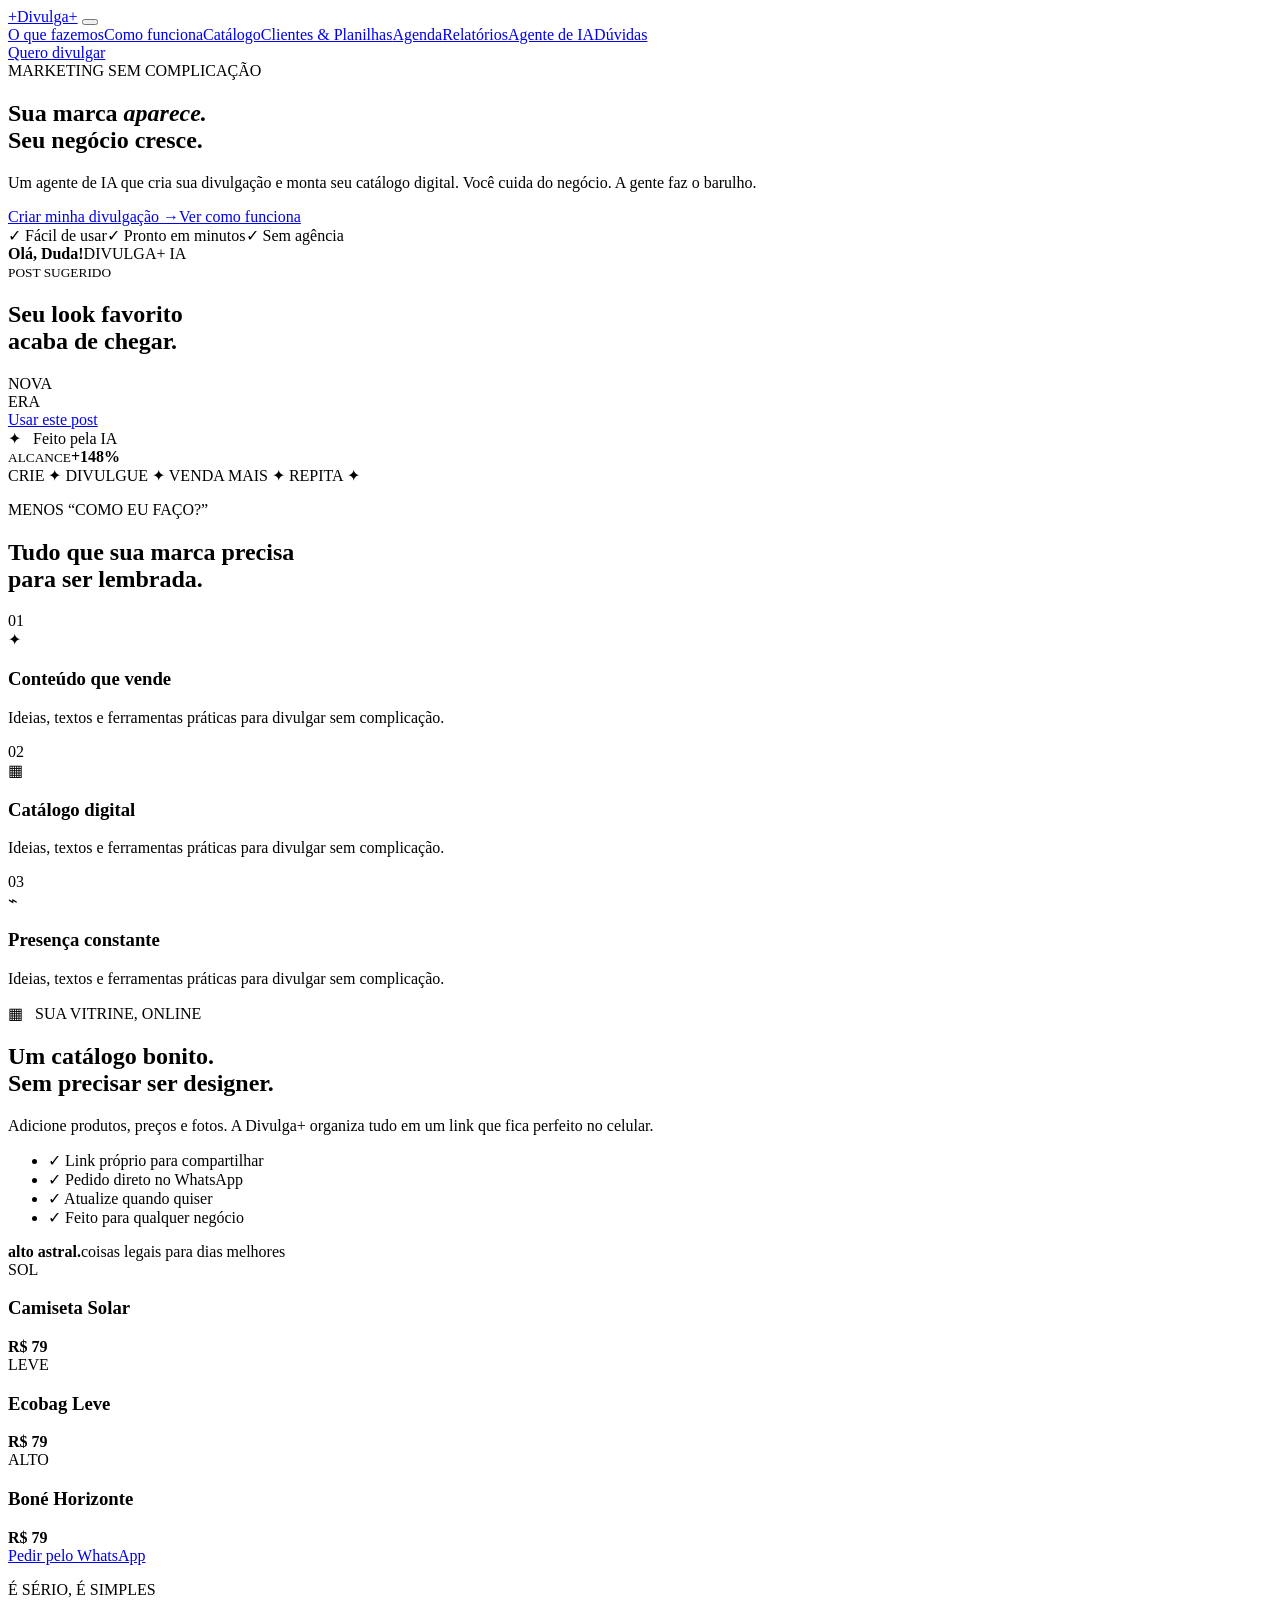
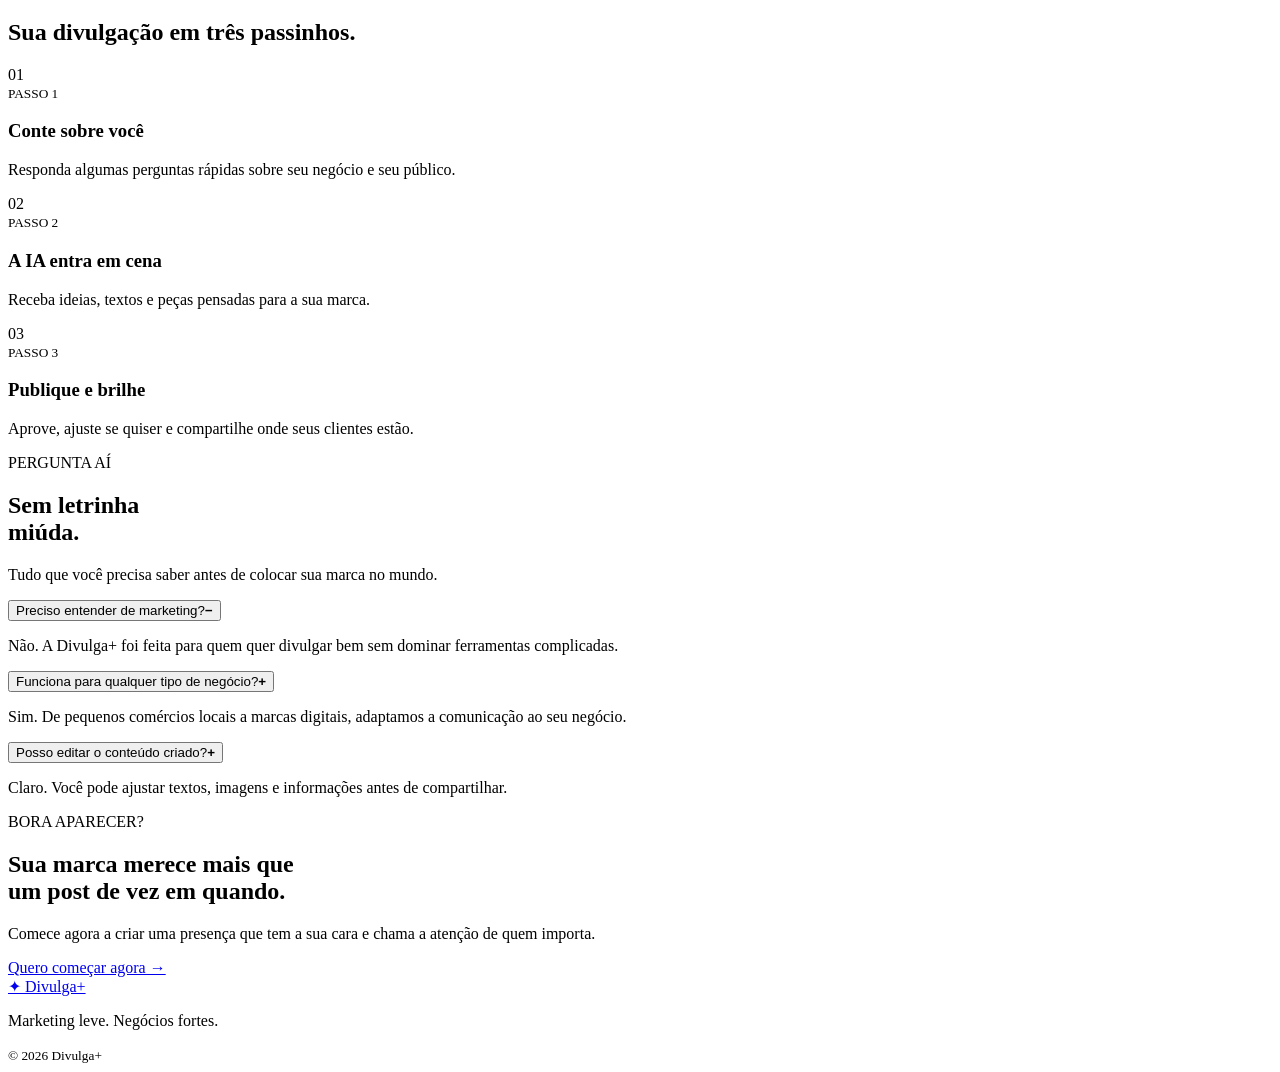
==== index.html @ a687007f "Inicializa o projeto Divulga+" ====
<!doctype html>
<html lang="pt-BR">
<head>
  <meta charset="UTF-8" />
  <meta name="viewport" content="width=device-width, initial-scale=1.0" />
  <title>Divulga+ — Marketing sem complicação</title>
  <meta name="description" content="Crie divulgação e catálogo digital para o seu negócio." />
  <link rel="preconnect" href="https://fonts.googleapis.com">
  <link rel="preconnect" href="https://fonts.gstatic.com" crossorigin>
  <link href="https://fonts.googleapis.com/css2?family=Manrope:wght@400;600;700;800&display=swap" rel="stylesheet">
  <link rel="stylesheet" href="/assets/css/styles.css" />
</head>
<body>
  <header class="header" id="inicio">
    <div class="container nav">
      <a class="brand" href="#inicio" aria-label="Divulga+ início"><span class="brand-mark">+</span><span>Divulga+</span></a>
      <button class="menu-toggle" aria-expanded="false" aria-controls="nav-links" aria-label="Abrir menu"><span></span><span></span><span></span></button>
      <nav class="nav-links" id="nav-links" aria-label="Navegação principal">
        <a href="#servicos">O que fazemos</a><a href="#como-funciona">Como funciona</a><a href="/pages/catalog/catalog.html">Catálogo</a><a href="/pages/painel/clientes.html">Clientes &amp; Planilhas</a><a href="/pages/painel/agenda.html">Agenda</a><a href="/pages/painel/relatorios.html">Relatórios</a><a href="/pages/painel/chat.html">Agente de IA</a><a href="#duvidas">Dúvidas</a>
      </nav>
      <a class="button button-dark nav-cta" href="#cta">Quero divulgar</a>
    </div>
  </header>

  <main>
    <section class="hero">
      <div class="container hero-grid">
        <div class="hero-copy">
          <div class="eyebrow pill">MARKETING SEM COMPLICAÇÃO</div>
          <h1>Sua marca <em>aparece.</em><br>Seu negócio cresce.</h1>
          <p>Um agente de IA que cria sua divulgação e monta seu catálogo digital. Você cuida do negócio. A gente faz o barulho.</p>
          <div class="hero-actions"><a class="button button-orange" href="#cta">Criar minha divulgação <span>→</span></a><a class="button button-light" href="#como-funciona">Ver como funciona</a></div>
          <div class="benefits"><span>✓ Fácil de usar</span><span>✓ Pronto em minutos</span><span>✓ Sem agência</span></div>
        </div>
        <div class="hero-visual" aria-label="Prévia de postagem criada pela Divulga+">
          <div class="phone-card">
            <div class="phone-top"><strong>Olá, Duda!</strong><span>DIVULGA+ IA</span></div>
            <article class="post-preview">
              <small>POST SUGERIDO</small><h2>Seu look favorito<br>acaba de chegar.</h2>
              <div class="post-art"><div>NOVA<br>ERA</div></div>
              <a href="#cta">Usar este post</a>
            </article>
          </div>
          <div class="floating-ai">✦ &nbsp; Feito pela IA</div>
          <div class="floating-stat"><small>ALCANCE</small><strong>+148%</strong></div>
        </div>
      </div>
    </section>

    <div class="ticker" aria-label="Benefícios"><span>CRIE ✦ DIVULGUE ✦ VENDA MAIS ✦ REPITA ✦</span></div>

    <section class="services" id="servicos">
      <div class="container">
        <p class="kicker orange">MENOS “COMO EU FAÇO?”</p>
        <h2>Tudo que sua marca precisa<br>para ser lembrada.</h2>
        <div class="service-grid">
          <article class="service-card"><span class="number">01</span><div class="icon">✦</div><h3>Conteúdo que vende</h3><p>Ideias, textos e ferramentas práticas para divulgar sem complicação.</p></article>
          <article class="service-card lime"><span class="number">02</span><div class="icon">▦</div><h3>Catálogo digital</h3><p>Ideias, textos e ferramentas práticas para divulgar sem complicação.</p></article>
          <article class="service-card purple"><span class="number">03</span><div class="icon">⌁</div><h3>Presença constante</h3><p>Ideias, textos e ferramentas práticas para divulgar sem complicação.</p></article>
        </div>
      </div>
    </section>

    <section class="catalog" id="catalogo">
      <div class="container catalog-grid">
        <div class="catalog-copy"><p class="kicker">▦ &nbsp; SUA VITRINE, ONLINE</p><h2>Um catálogo bonito.<br>Sem precisar ser designer.</h2><p class="lead">Adicione produtos, preços e fotos. A Divulga+ organiza tudo em um link que fica perfeito no celular.</p><ul><li>✓ Link próprio para compartilhar</li><li>✓ Pedido direto no WhatsApp</li><li>✓ Atualize quando quiser</li><li>✓ Feito para qualquer negócio</li></ul></div>
        <div class="shop-preview">
          <div class="shop-header"><strong>alto astral.</strong><span>coisas legais para dias melhores</span></div>
          <div class="products">
            <article class="product"><div class="product-image coral"><span>SOL</span></div><h3>Camiseta Solar</h3><strong>R$ 79</strong></article>
            <article class="product"><div class="product-image lime"><span>LEVE</span></div><h3>Ecobag Leve</h3><strong>R$ 79</strong></article>
            <article class="product"><div class="product-image purple"><span>ALTO</span></div><h3>Boné Horizonte</h3><strong>R$ 79</strong></article>
          </div>
          <a class="whatsapp" href="#cta">Pedir pelo WhatsApp</a>
        </div>
      </div>
    </section>

    <section class="steps" id="como-funciona">
      <div class="container">
        <p class="kicker orange centered">É SÉRIO, É SIMPLES</p><h2 class="centered">Sua divulgação em três passinhos.</h2>
        <div class="steps-grid">
          <article><div class="step-number lime-bg">01</div><small>PASSO 1</small><h3>Conte sobre você</h3><p>Responda algumas perguntas rápidas sobre seu negócio e seu público.</p></article>
          <article><div class="step-number coral-bg">02</div><small>PASSO 2</small><h3>A IA entra em cena</h3><p>Receba ideias, textos e peças pensadas para a sua marca.</p></article>
          <article><div class="step-number purple-bg">03</div><small>PASSO 3</small><h3>Publique e brilhe</h3><p>Aprove, ajuste se quiser e compartilhe onde seus clientes estão.</p></article>
        </div>
      </div>
    </section>

    <section class="faq" id="duvidas">
      <div class="container faq-grid"><div><p class="kicker purple-text">PERGUNTA AÍ</p><h2>Sem letrinha<br>miúda.</h2><p class="faq-lead">Tudo que você precisa saber antes de colocar sua marca no mundo.</p></div>
        <div class="accordion">
          <article class="faq-item open"><button aria-expanded="true"><span>Preciso entender de marketing?</span><b>−</b></button><p>Não. A Divulga+ foi feita para quem quer divulgar bem sem dominar ferramentas complicadas.</p></article>
          <article class="faq-item"><button aria-expanded="false"><span>Funciona para qualquer tipo de negócio?</span><b>+</b></button><p>Sim. De pequenos comércios locais a marcas digitais, adaptamos a comunicação ao seu negócio.</p></article>
          <article class="faq-item"><button aria-expanded="false"><span>Posso editar o conteúdo criado?</span><b>+</b></button><p>Claro. Você pode ajustar textos, imagens e informações antes de compartilhar.</p></article>
        </div>
      </div>
    </section>

    <section class="cta" id="cta">
      <div class="container">
        <div class="cta-card"><div class="cta-ring"></div><p>BORA APARECER?</p><h2>Sua marca merece mais que<br>um post de vez em quando.</h2><p class="cta-lead">Comece agora a criar uma presença que tem a sua cara e chama a atenção de quem importa.</p><a class="button button-lime" href="#inicio">Quero começar agora →</a><div class="cta-square"></div></div>
        <footer><a class="brand footer-brand" href="#inicio"><span>✦</span> Divulga+</a><p>Marketing leve. Negócios fortes.</p><small>© 2026 Divulga+</small></footer>
      </div>
    </section>
  </main>
  <script src="/assets/js/script.js"></script>
</body>
</html>
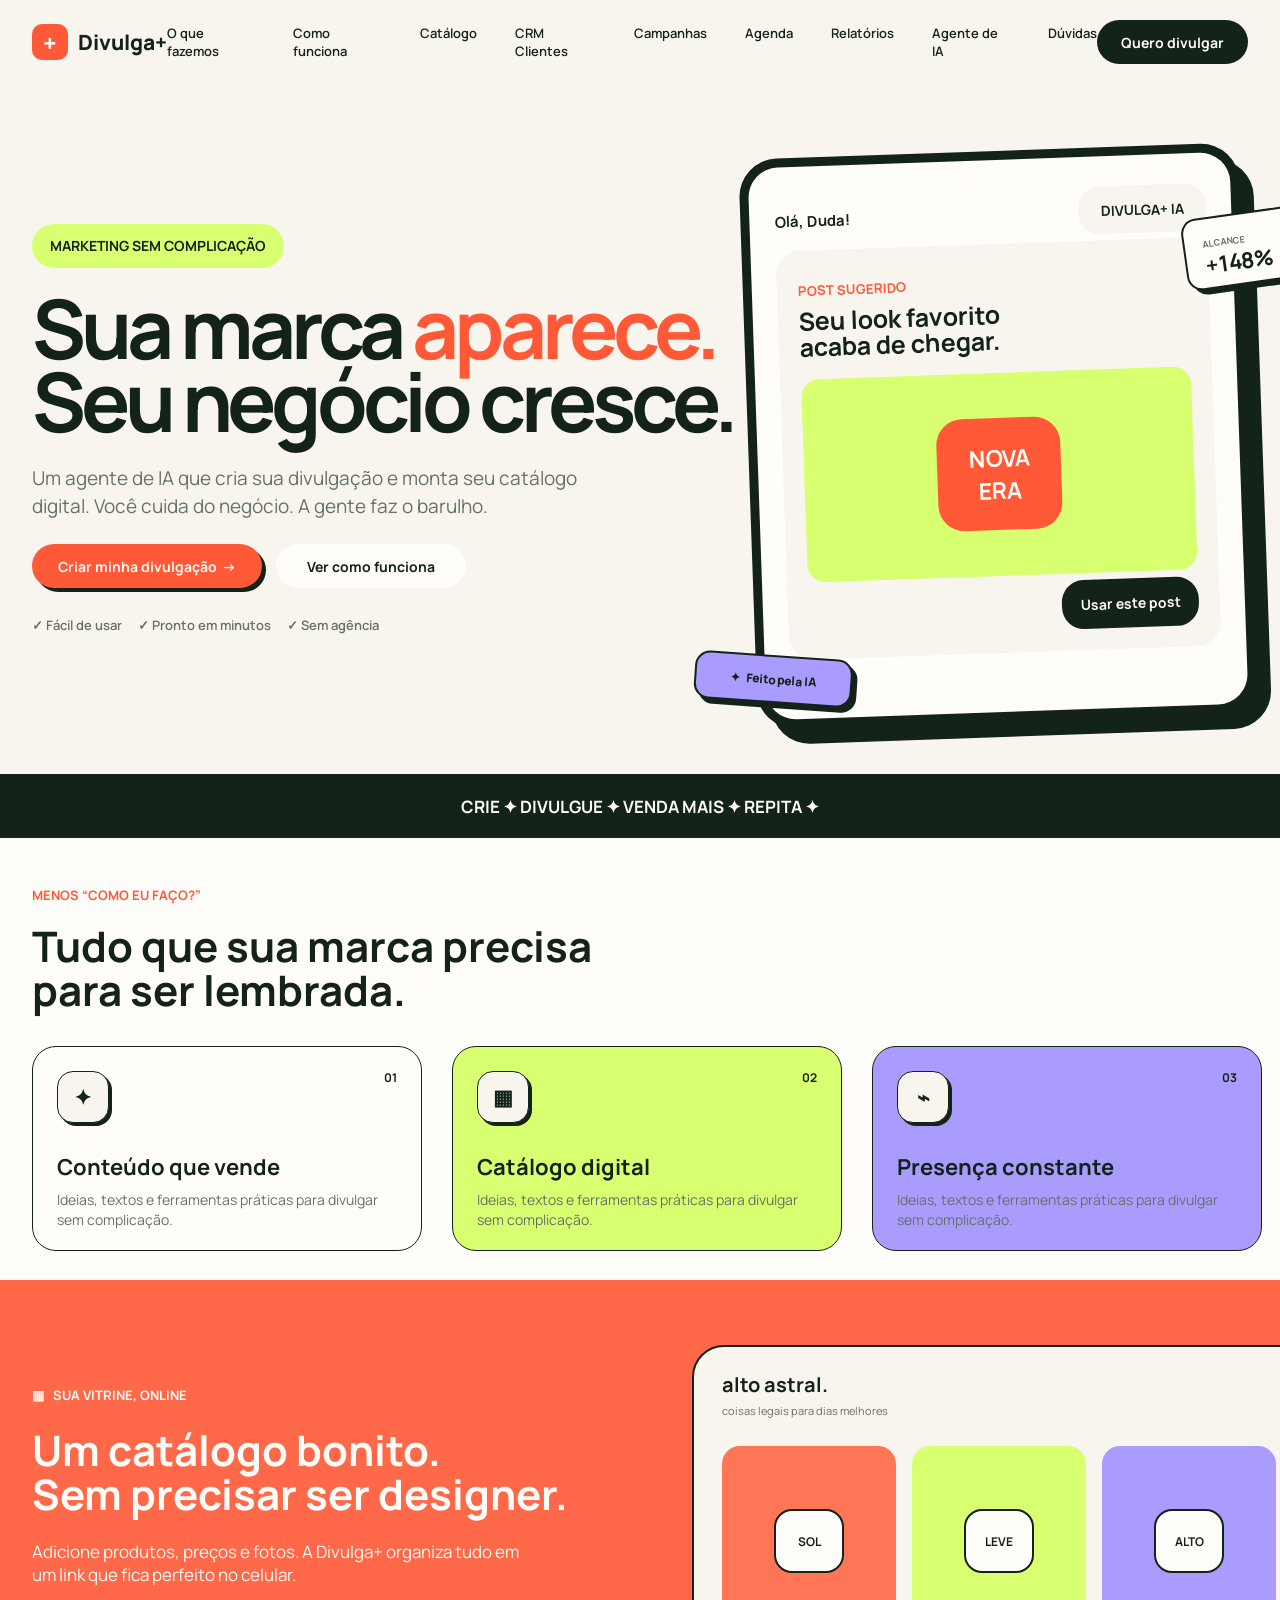
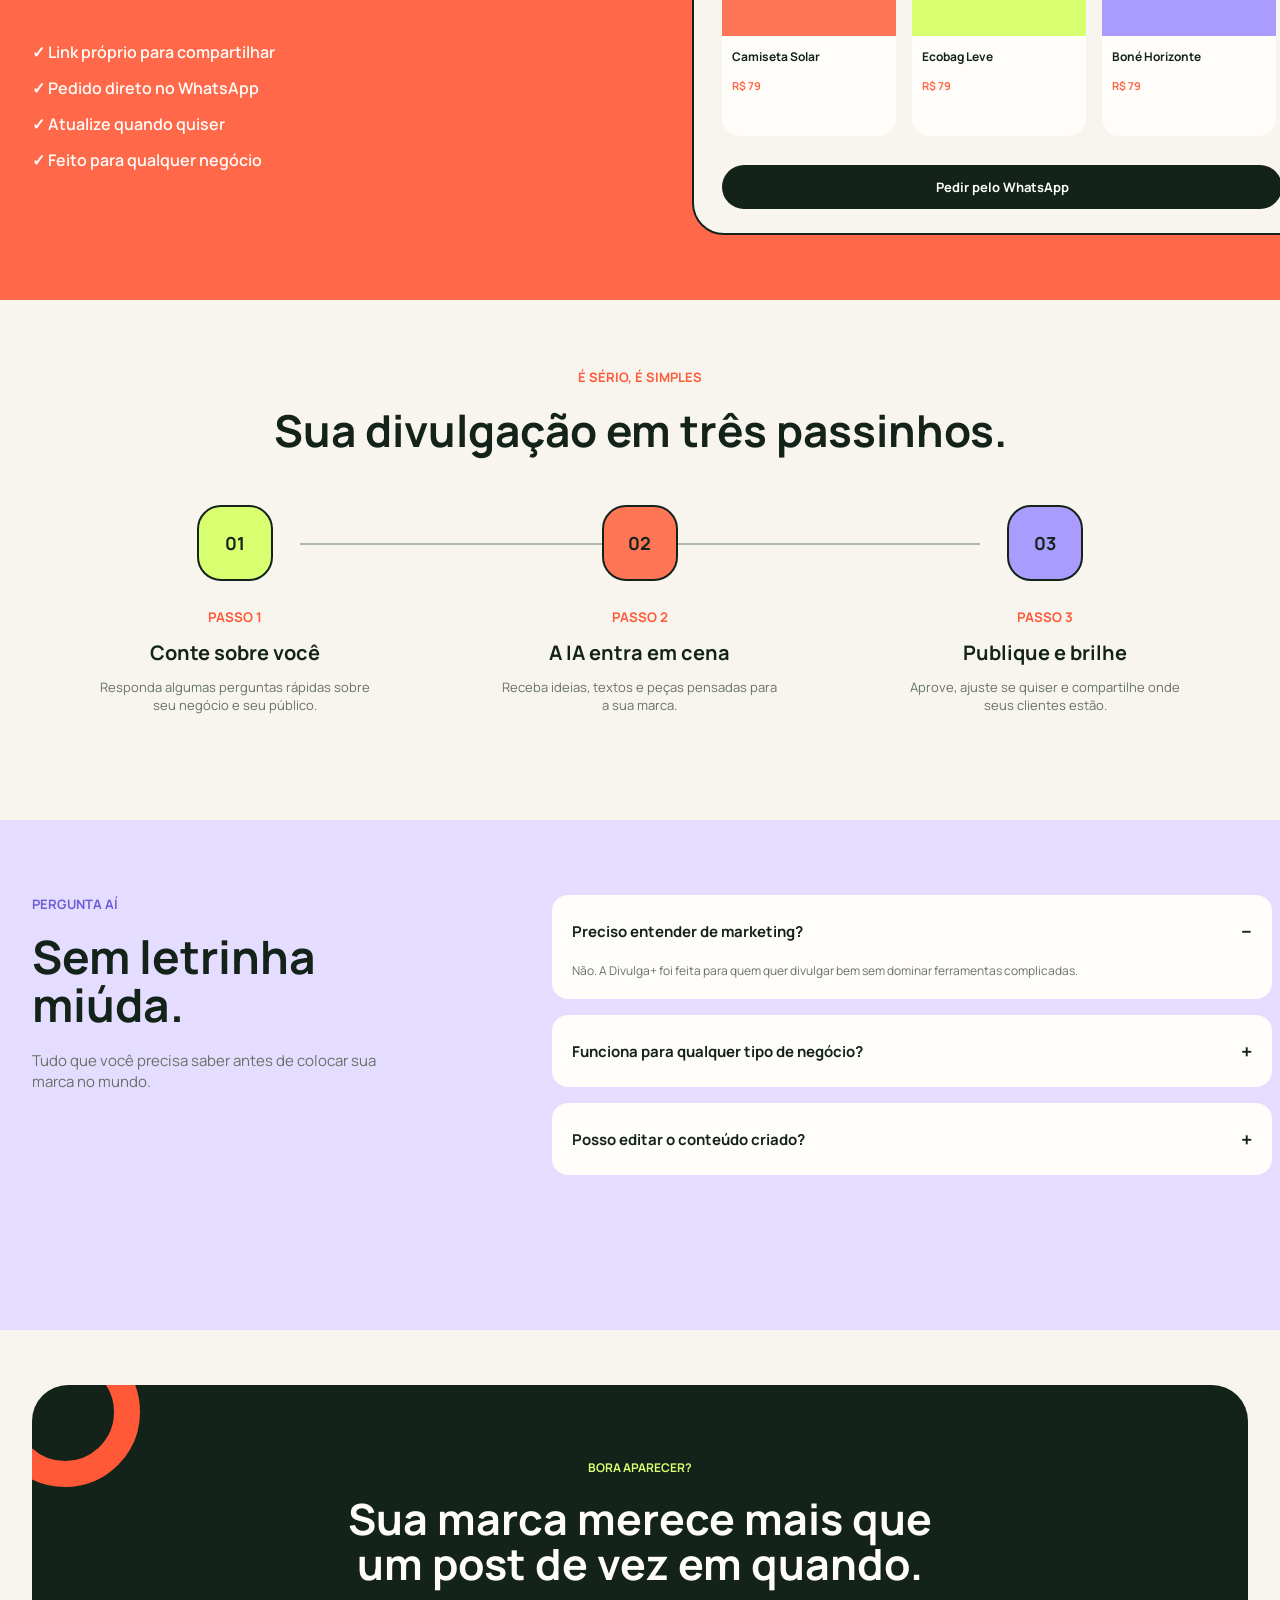
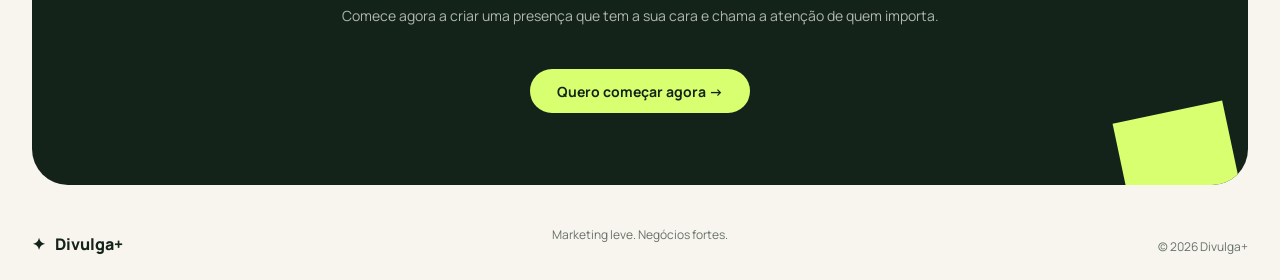
==== commit 22775ea0: "feat: Implementa sistema Divulga+ de marketing com IA Funcionalidades implementadas: - Catálogo digi" ====
--- a/index.html
+++ b/index.html
@@ -16,7 +16,7 @@
       <a class="brand" href="#inicio" aria-label="Divulga+ início"><span class="brand-mark">+</span><span>Divulga+</span></a>
       <button class="menu-toggle" aria-expanded="false" aria-controls="nav-links" aria-label="Abrir menu"><span></span><span></span><span></span></button>
       <nav class="nav-links" id="nav-links" aria-label="Navegação principal">
-        <a href="#servicos">O que fazemos</a><a href="#como-funciona">Como funciona</a><a href="/pages/catalog/catalog.html">Catálogo</a><a href="/pages/painel/clientes.html">Clientes &amp; Planilhas</a><a href="/pages/painel/agenda.html">Agenda</a><a href="/pages/painel/relatorios.html">Relatórios</a><a href="/pages/painel/chat.html">Agente de IA</a><a href="#duvidas">Dúvidas</a>
+        <a href="#servicos">O que fazemos</a><a href="#como-funciona">Como funciona</a><a href="/pages/catalog/catalog.html">Catálogo</a><a href="/pages/painel/crm.html">CRM Clientes</a><a href="/pages/painel/campanhas.html">Campanhas</a><a href="/pages/painel/agenda.html">Agenda</a><a href="/pages/painel/relatorios.html">Relatórios</a><a href="/pages/painel/chat.html">Agente de IA</a><a href="#duvidas">Dúvidas</a>
       </nav>
       <a class="button button-dark nav-cta" href="#cta">Quero divulgar</a>
     </div>
--- a/assets/css/styles.css
+++ b/assets/css/styles.css
@@ -0,0 +1,3 @@
+:root{--cream:#f8f5ef;--paper:#fffdf9;--ink:#14231a;--muted:#667168;--orange:#ff5938;--orange2:#ff6849;--lime:#d8ff70;--purple:#aa9cff;--lav:#e5ddff}*{box-sizing:border-box}html{scroll-behavior:smooth}body{margin:0;font-family:Manrope,sans-serif;color:var(--ink);background:var(--cream);overflow-x:hidden}.container{width:min(1280px,calc(100% - 64px));margin:auto}.header{height:84px;background:var(--cream);position:sticky;top:0;z-index:50}.nav{height:84px;display:flex;align-items:center;justify-content:space-between}.brand{display:flex;align-items:center;gap:10px;text-decoration:none;color:var(--ink);font-size:21px;font-weight:800}.brand-mark{width:36px;height:36px;border-radius:10px;background:var(--orange);color:var(--paper);display:grid;place-items:center;font-size:24px}.nav-links{display:flex;gap:38px}.nav-links a{text-decoration:none;color:var(--ink);font-size:13px;font-weight:600}.button{height:44px;border-radius:22px;display:inline-flex;align-items:center;justify-content:center;text-decoration:none;font-size:14px;font-weight:700}.button-dark{background:var(--ink);color:var(--paper);width:154px}.menu-toggle{display:none}.hero{background:var(--cream);min-height:690px}.hero-grid{height:690px;display:grid;grid-template-columns:710px 1fr;align-items:center}.hero-copy{position:relative}.eyebrow.pill{height:44px;padding:0 18px}.pill{display:inline-flex;align-items:center;border-radius:22px;background:var(--lime);font-size:14px;font-weight:700}.hero h1{font-size:82px;line-height:.9;letter-spacing:-5px;margin:24px 0 26px}.hero h1 em{color:var(--orange);font-style:normal}.hero-copy>p{width:570px;color:var(--muted);font-size:19px;line-height:1.45;margin:0 0 24px}.hero-actions{display:flex;gap:14px}.button-orange{width:230px;background:var(--orange);color:var(--paper);box-shadow:4px 4px var(--ink)}.button-orange span{margin-left:5px}.button-light{width:190px;background:var(--paper);color:var(--ink)}.benefits{display:flex;gap:16px;margin-top:28px;color:var(--muted);font-size:13px;font-weight:600}.hero-visual{position:relative;width:500px;height:570px;justify-self:end;transform:rotate(-2deg);margin-top:14px}.phone-card{position:absolute;inset:0;background:var(--ink);border-radius:38px;box-shadow:14px 16px 0 var(--ink);padding:9px}.phone-card:before{content:"";position:absolute;inset:9px;background:var(--paper);border-radius:30px}.phone-top{position:absolute;z-index:2;left:34px;right:34px;top:32px;height:62px;display:flex;align-items:center;justify-content:space-between}.phone-top strong{font-size:15px}.phone-top span{height:48px;width:128px;border-radius:22px;background:var(--cream);display:grid;place-items:center;font-size:14px;font-weight:700}.post-preview{position:absolute;z-index:2;left:34px;right:34px;top:93px;height:409px;border-radius:24px;background:var(--cream);padding:28px 21px}.post-preview small{color:var(--orange);font-weight:700}.post-preview h2{font-size:25px;line-height:1.05;margin:8px 0}.post-art{height:203px;border-radius:18px;background:var(--lime);display:grid;place-items:center;margin-top:18px}.post-art div{width:124px;height:112px;border-radius:26px;background:var(--orange);color:var(--paper);display:grid;place-items:center;text-align:center;font-weight:700;font-size:23px}.post-preview>a{position:absolute;right:21px;bottom:21px;width:137px;height:49px;border-radius:22px;background:var(--ink);color:var(--paper);text-decoration:none;display:grid;place-items:center;font-size:14px;font-weight:700}.floating-ai,.floating-stat{position:absolute;z-index:4;background:var(--paper);border:2px solid var(--ink);box-shadow:5px 5px var(--ink);border-radius:15px}.floating-ai{width:158px;height:48px;left:-62px;bottom:26px;background:var(--purple);display:grid;place-items:center;font-size:12px;font-weight:800;transform:rotate(6deg)}.floating-stat{width:118px;height:72px;right:-60px;top:70px;padding:18px;transform:rotate(-6deg)}.floating-stat small{display:block;color:var(--muted);font-size:9px;font-weight:700}.floating-stat strong{display:block;font-size:22px}.ticker{height:64px;background:var(--ink);color:var(--paper);display:grid;place-items:center;font-weight:700;font-size:17px}.services{height:442px;background:var(--paper);padding-top:48px}.kicker{font-size:13px;font-weight:700;color:var(--orange);margin:0}.services h2{font-size:42px;line-height:1.05;margin:20px 0 34px}.service-grid{display:grid;grid-template-columns:repeat(3,390px);gap:30px}.service-card{height:205px;border:1px solid var(--ink);border-radius:24px;background:var(--paper);padding:24px;position:relative}.service-card.lime{background:var(--lime)}.service-card.purple{background:var(--purple)}.number{position:absolute;right:24px;top:22px;font-size:12px;font-weight:700}.icon{width:52px;height:52px;border:1px solid var(--ink);border-radius:16px;background:var(--cream);box-shadow:3px 3px var(--ink);display:grid;place-items:center;font-size:21px;font-weight:800}.service-card h3{font-size:22px;margin:29px 0 8px}.service-card p{margin:0;color:var(--muted);font-size:14px;line-height:1.45}.catalog{height:620px;background:var(--orange2)}.catalog-grid{height:620px;display:grid;grid-template-columns:610px 620px;align-items:center;gap:50px}.catalog-copy{color:var(--paper)}.catalog-copy .kicker{color:var(--paper)}.catalog-copy h2{font-size:42px;line-height:1.05;margin:24px 0}.catalog-copy .lead{width:510px;font-size:17px}.catalog-copy ul{list-style:none;padding:0;margin-top:48px;font-weight:600;line-height:2.25}.shop-preview{height:490px;background:var(--cream);border:2px solid var(--ink);border-radius:32px;padding:24px 28px}.shop-header{display:flex;flex-direction:column}.shop-header strong{font-size:20px}.shop-header span{color:var(--muted);font-size:11px;margin-top:5px}.products{display:grid;grid-template-columns:repeat(3,174px);gap:16px;margin-top:28px}.product{height:290px;background:var(--paper);border-radius:18px;overflow:hidden;padding-bottom:12px}.product-image{height:190px;display:grid;place-items:center}.product-image.coral{background:#ff7657}.product-image.lime{background:var(--lime)}.product-image.purple{background:var(--purple)}.product-image span{width:70px;height:64px;border:2px solid var(--ink);border-radius:18px;background:var(--paper);display:grid;place-items:center;font-size:12px;font-weight:700}.product h3{font-size:12px;margin:12px 10px 8px}.product>strong{font-size:11px;color:var(--orange2);margin-left:10px}.whatsapp{height:44px;margin-top:29px;border-radius:22px;background:var(--ink);color:var(--paper);display:grid;place-items:center;text-decoration:none;font-size:13px;font-weight:700}.steps{height:520px;background:var(--cream);padding-top:68px}.centered{text-align:center}.orange{color:var(--orange)}.steps h2{font-size:44px;margin:14px 0 45px}.steps-grid{position:relative;display:grid;grid-template-columns:repeat(3,1fr);text-align:center}.steps-grid:before{content:"";position:absolute;top:38px;left:22%;right:22%;border-top:2px solid #aeb7b0}.steps-grid article{position:relative}.step-number{width:76px;height:76px;border:2px solid var(--ink);border-radius:24px;margin:0 auto 24px;display:grid;place-items:center;font-size:18px;font-weight:700}.lime-bg{background:var(--lime)}.coral-bg{background:#ff7657}.purple-bg{background:var(--purple)}.steps-grid small{color:var(--orange);font-weight:700}.steps-grid h3{font-size:20px;margin:12px}.steps-grid p{width:280px;margin:auto;color:var(--muted);font-size:13px}.faq{height:510px;background:var(--lav);padding-top:75px}.faq-grid{display:grid;grid-template-columns:440px 720px;gap:80px}.purple-text{color:#6f5bd4}.faq h2{font-size:46px;line-height:1.05;margin:20px 0}.faq-lead{width:360px;color:var(--muted);font-size:15px}.accordion{display:flex;flex-direction:column;gap:16px}.faq-item{background:var(--paper);border-radius:16px;overflow:hidden}.faq-item button{width:100%;height:72px;border:0;background:none;padding:0 20px;display:flex;align-items:center;justify-content:space-between;font:700 15px Manrope;color:var(--ink);cursor:pointer}.faq-item button b{font-size:20px}.faq-item p{display:none;margin:-5px 20px 20px;color:var(--muted);font-size:12px}.faq-item.open p{display:block}.cta{height:550px;background:var(--cream);padding-top:55px}.cta-card{height:400px;background:var(--ink);border-radius:36px;position:relative;overflow:hidden;text-align:center;color:var(--paper);padding-top:62px}.cta-card>p:first-of-type{color:var(--lime);font-size:12px;font-weight:700}.cta-card h2{font-size:43px;line-height:1.05;margin:20px}.cta-lead{color:#aeb7b0;font-size:14px}.button-lime{width:220px;background:var(--lime);color:var(--ink);margin-top:30px}.cta-ring{position:absolute;width:150px;height:150px;border:26px solid var(--orange);border-radius:50%;left:-42px;top:-48px}.cta-square{position:absolute;width:112px;height:112px;right:13px;bottom:-38px;background:var(--lime);transform:rotate(-12deg)}footer{height:95px;display:grid;grid-template-columns:1fr 1fr 1fr;align-items:end;padding-bottom:25px}footer p{text-align:center;color:var(--muted);font-size:12px}footer small{text-align:right;color:var(--muted);font-size:12px}.footer-brand{font-size:16px}.footer-brand span{font-size:16px}
+@media(max-width:900px){.container{width:min(100% - 32px,700px)}.header{height:68px}.nav{height:68px}.brand{font-size:17px}.brand-mark{width:34px;height:34px}.nav-links{display:none}.nav-cta{display:none}.menu-toggle{display:flex;width:42px;height:42px;border:0;border-radius:50%;background:var(--ink);flex-direction:column;align-items:center;justify-content:center;gap:4px}.menu-toggle span{width:18px;height:2px;background:var(--paper)}.nav-links.open{display:flex;position:absolute;top:68px;left:16px;right:16px;background:var(--paper);border:1px solid var(--ink);border-radius:16px;padding:18px;flex-direction:column;gap:16px}.hero{min-height:650px}.hero-grid{height:auto;grid-template-columns:1fr;padding-top:38px}.hero-copy{z-index:3}.eyebrow.pill{height:36px;font-size:11px}.hero h1{font-size:50px;line-height:.92;letter-spacing:-3px;margin:18px 0}.hero-copy>p{width:auto;font-size:15px}.hero-actions{flex-wrap:nowrap}.button-orange,.button-light{width:auto;flex:1}.benefits{font-size:11px;gap:8px;flex-wrap:wrap}.hero-visual{width:330px;height:378px;margin:45px auto 30px}.phone-card{border-radius:25px;box-shadow:8px 9px var(--ink);padding:6px}.phone-card:before{inset:6px;border-radius:20px}.phone-top{left:20px;right:20px;top:18px}.phone-top span{width:104px;height:38px;font-size:11px}.post-preview{left:20px;right:20px;top:62px;height:auto;bottom:20px;padding:18px}.post-preview h2{font-size:18px}.post-art{height:150px}.post-art div{width:82px;height:76px;font-size:16px}.post-preview>a{width:110px;height:38px;font-size:11px}.floating-ai{left:-20px;bottom:-10px;width:130px;height:42px}.floating-stat{right:-18px;top:45px;width:94px;height:62px;padding:12px}.ticker{height:50px;font-size:12px;overflow:hidden}.ticker span{white-space:nowrap}.services{height:auto;padding:42px 0}.services h2{font-size:34px}.service-grid{grid-template-columns:1fr;gap:14px}.service-card{height:170px}.service-card h3{margin-top:18px}.catalog{height:auto;padding:46px 0}.catalog-grid{height:auto;grid-template-columns:1fr}.catalog-copy h2{font-size:34px}.catalog-copy .lead{width:auto}.catalog-copy ul{margin:28px 0}.shop-preview{width:100%;height:430px;padding:18px}.shop-header strong{font-size:16px}.products{grid-template-columns:repeat(3,1fr);gap:7px}.product{height:260px}.product-image{height:170px}.product-image span{width:54px;height:52px}.whatsapp{margin-top:20px}.steps{height:auto;padding:48px 0}.steps h2{font-size:34px}.steps-grid{grid-template-columns:1fr;gap:28px}.steps-grid:before{display:none}.faq{height:auto;padding:48px 0}.faq-grid{grid-template-columns:1fr;gap:28px}.faq h2{font-size:38px}.faq-lead{width:auto}.faq-item button{font-size:13px}.cta{height:auto;padding:40px 0}.cta-card{height:400px}.cta-card h2{font-size:32px}.cta-lead{width:80%;margin:0 auto}.cta-ring{width:120px;height:120px}.cta-square{width:80px;height:80px}.cta{padding-bottom:0}footer{height:110px;grid-template-columns:1fr;text-align:center;align-items:center;padding:20px 0}footer p,footer small{text-align:center;margin:4px}.footer-brand{justify-self:center}}
+@media(max-width:480px){.container{width:calc(100% - 32px)}.hero h1{font-size:43px}.hero-actions .button{font-size:12px}.hero-visual{width:290px;height:350px}.phone-top strong{font-size:13px}.post-preview h2{font-size:16px}.post-art{height:135px}.catalog-copy h2,.services h2,.steps h2{font-size:30px}.shop-preview{height:410px}.product{height:245px}.product-image{height:155px}.products{margin-top:20px}.whatsapp{height:40px}.cta-card h2{font-size:27px}}
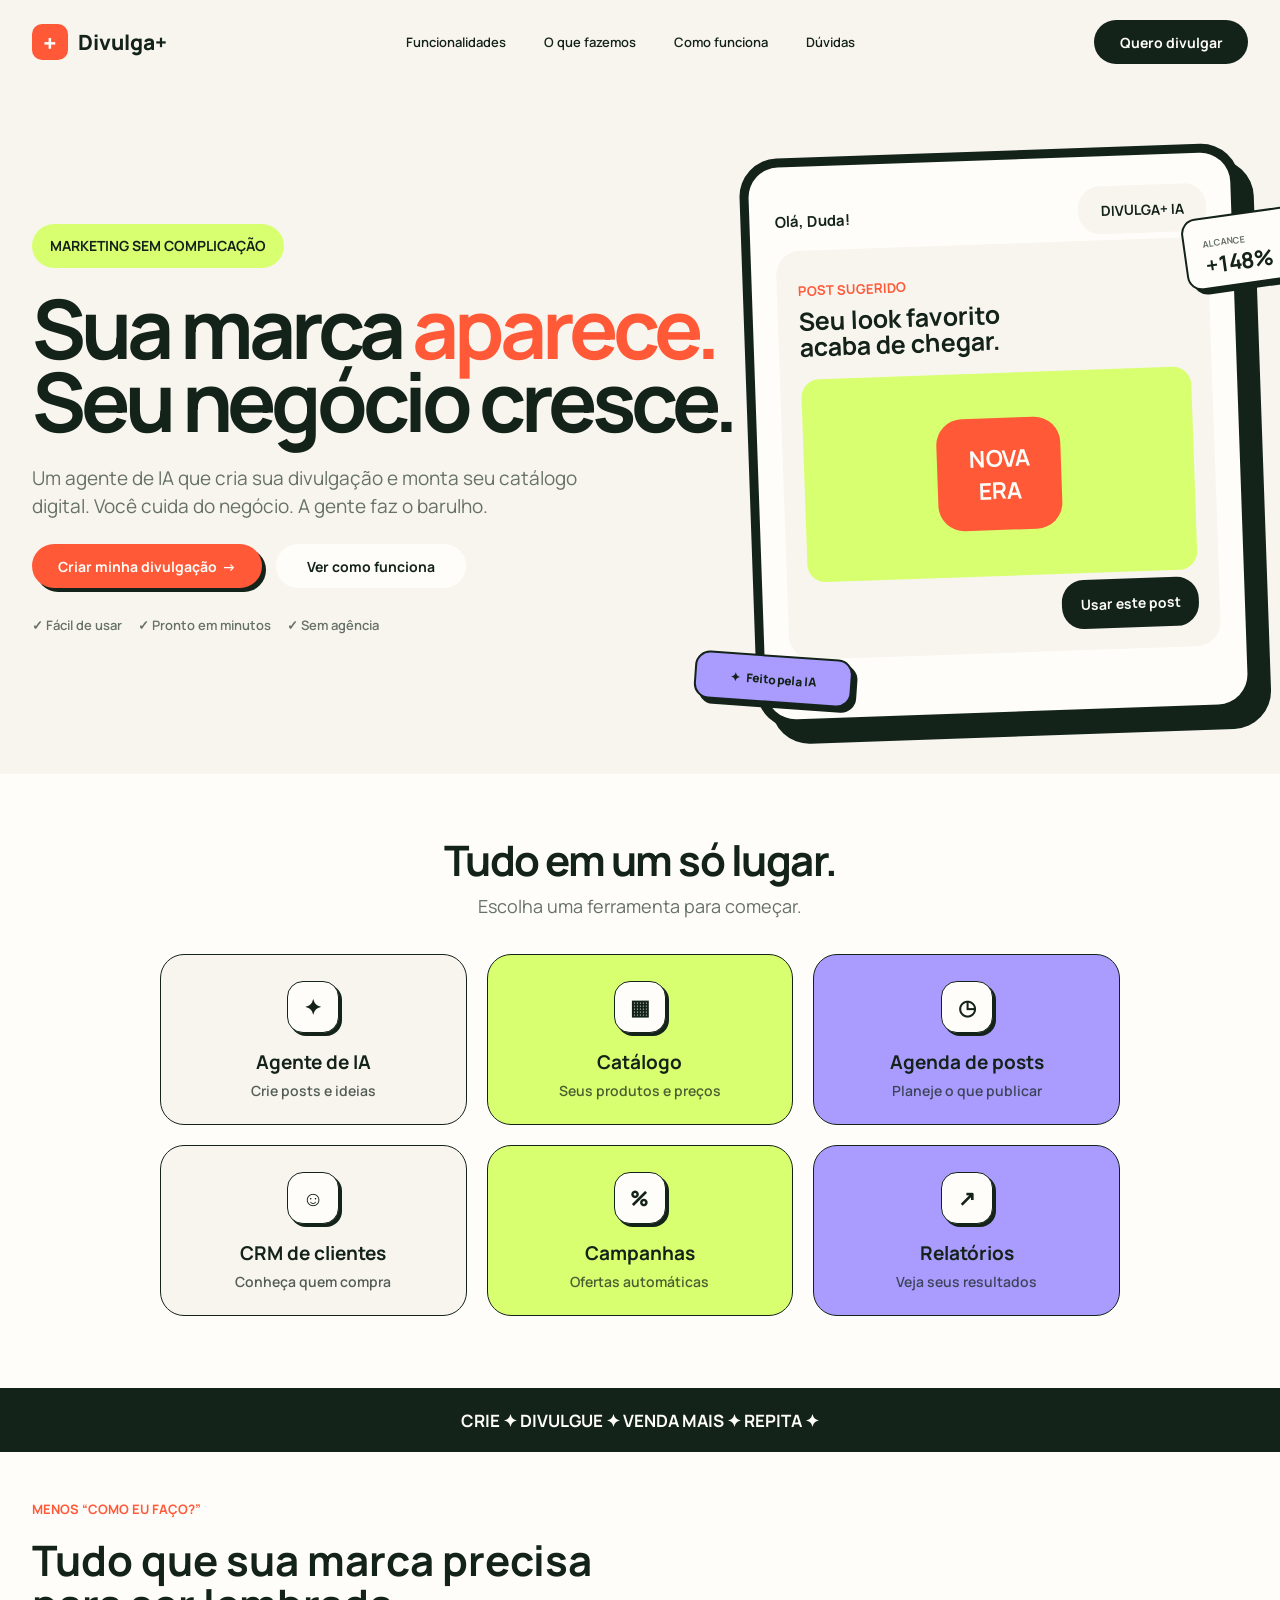
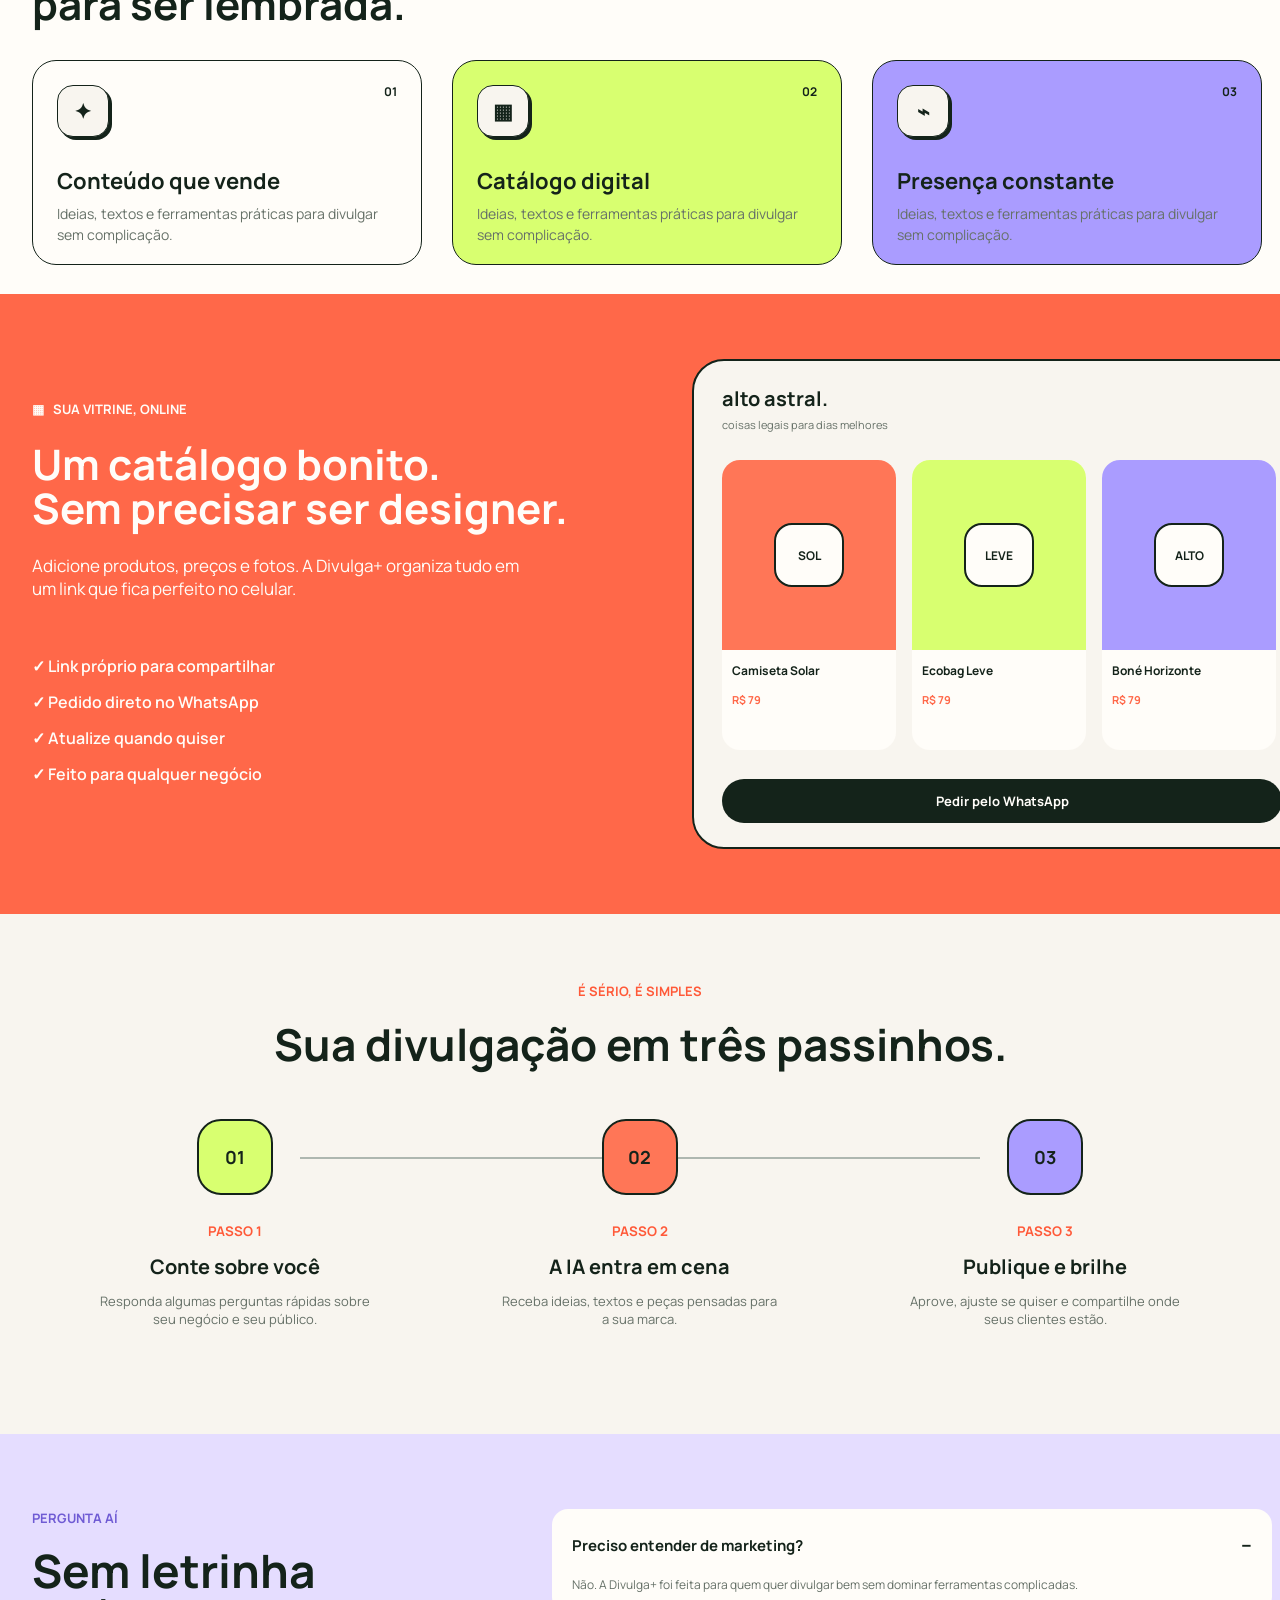
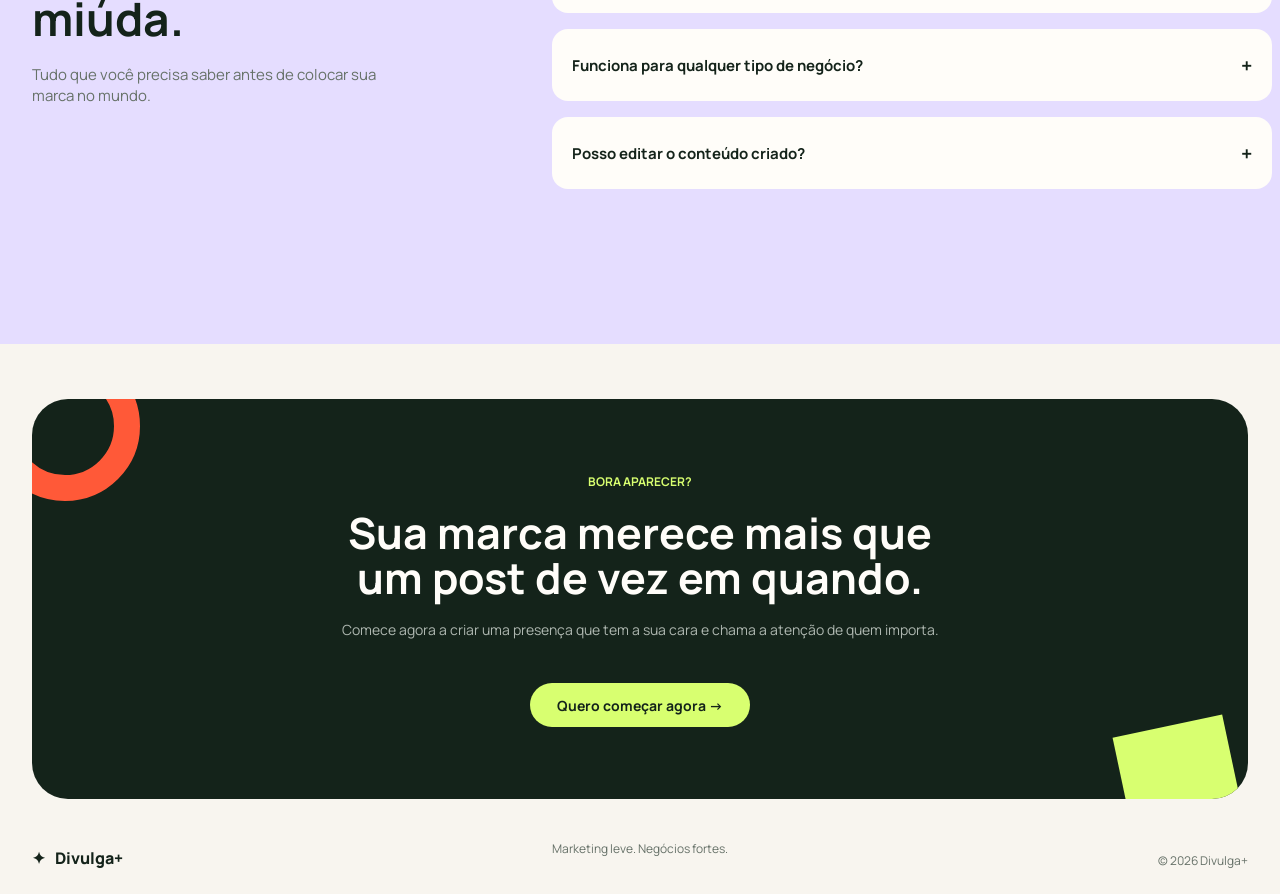
==== commit 1ef4d3ed: "atualizações do dia 21" ====
--- a/index.html
+++ b/index.html
@@ -16,7 +16,7 @@
       <a class="brand" href="#inicio" aria-label="Divulga+ início"><span class="brand-mark">+</span><span>Divulga+</span></a>
       <button class="menu-toggle" aria-expanded="false" aria-controls="nav-links" aria-label="Abrir menu"><span></span><span></span><span></span></button>
       <nav class="nav-links" id="nav-links" aria-label="Navegação principal">
-        <a href="#servicos">O que fazemos</a><a href="#como-funciona">Como funciona</a><a href="/pages/catalog/catalog.html">Catálogo</a><a href="/pages/painel/crm.html">CRM Clientes</a><a href="/pages/painel/campanhas.html">Campanhas</a><a href="/pages/painel/agenda.html">Agenda</a><a href="/pages/painel/relatorios.html">Relatórios</a><a href="/pages/painel/chat.html">Agente de IA</a><a href="#duvidas">Dúvidas</a>
+        <a href="#funcionalidades">Funcionalidades</a><a href="#servicos">O que fazemos</a><a href="#como-funciona">Como funciona</a><a href="#duvidas">Dúvidas</a>
       </nav>
       <a class="button button-dark nav-cta" href="#cta">Quero divulgar</a>
     </div>
@@ -44,6 +44,21 @@
           <div class="floating-ai">✦ &nbsp; Feito pela IA</div>
           <div class="floating-stat"><small>ALCANCE</small><strong>+148%</strong></div>
         </div>
+      </div>
+    </section>
+
+    <section class="features" id="funcionalidades">
+      <div class="container">
+        <h2>Tudo em um só lugar.</h2>
+        <p class="features-lead">Escolha uma ferramenta para começar.</p>
+        <nav class="feature-buttons" aria-label="Funcionalidades">
+          <a class="feature-button" href="/pages/painel/chat.html"><span class="feature-icon">✦</span><strong>Agente de IA</strong><small>Crie posts e ideias</small></a>
+          <a class="feature-button lime" href="/pages/catalog/catalog.html"><span class="feature-icon">▦</span><strong>Catálogo</strong><small>Seus produtos e preços</small></a>
+          <a class="feature-button purple" href="/pages/painel/agenda.html"><span class="feature-icon">◷</span><strong>Agenda de posts</strong><small>Planeje o que publicar</small></a>
+          <a class="feature-button" href="/pages/painel/crm.html"><span class="feature-icon">☺</span><strong>CRM de clientes</strong><small>Conheça quem compra</small></a>
+          <a class="feature-button lime" href="/pages/painel/campanhas.html"><span class="feature-icon">%</span><strong>Campanhas</strong><small>Ofertas automáticas</small></a>
+          <a class="feature-button purple" href="/pages/painel/relatorios.html"><span class="feature-icon">↗</span><strong>Relatórios</strong><small>Veja seus resultados</small></a>
+        </nav>
       </div>
     </section>
 
--- a/assets/css/styles.css
+++ b/assets/css/styles.css
@@ -1,3 +1,20 @@
 :root{--cream:#f8f5ef;--paper:#fffdf9;--ink:#14231a;--muted:#667168;--orange:#ff5938;--orange2:#ff6849;--lime:#d8ff70;--purple:#aa9cff;--lav:#e5ddff}*{box-sizing:border-box}html{scroll-behavior:smooth}body{margin:0;font-family:Manrope,sans-serif;color:var(--ink);background:var(--cream);overflow-x:hidden}.container{width:min(1280px,calc(100% - 64px));margin:auto}.header{height:84px;background:var(--cream);position:sticky;top:0;z-index:50}.nav{height:84px;display:flex;align-items:center;justify-content:space-between}.brand{display:flex;align-items:center;gap:10px;text-decoration:none;color:var(--ink);font-size:21px;font-weight:800}.brand-mark{width:36px;height:36px;border-radius:10px;background:var(--orange);color:var(--paper);display:grid;place-items:center;font-size:24px}.nav-links{display:flex;gap:38px}.nav-links a{text-decoration:none;color:var(--ink);font-size:13px;font-weight:600}.button{height:44px;border-radius:22px;display:inline-flex;align-items:center;justify-content:center;text-decoration:none;font-size:14px;font-weight:700}.button-dark{background:var(--ink);color:var(--paper);width:154px}.menu-toggle{display:none}.hero{background:var(--cream);min-height:690px}.hero-grid{height:690px;display:grid;grid-template-columns:710px 1fr;align-items:center}.hero-copy{position:relative}.eyebrow.pill{height:44px;padding:0 18px}.pill{display:inline-flex;align-items:center;border-radius:22px;background:var(--lime);font-size:14px;font-weight:700}.hero h1{font-size:82px;line-height:.9;letter-spacing:-5px;margin:24px 0 26px}.hero h1 em{color:var(--orange);font-style:normal}.hero-copy>p{width:570px;color:var(--muted);font-size:19px;line-height:1.45;margin:0 0 24px}.hero-actions{display:flex;gap:14px}.button-orange{width:230px;background:var(--orange);color:var(--paper);box-shadow:4px 4px var(--ink)}.button-orange span{margin-left:5px}.button-light{width:190px;background:var(--paper);color:var(--ink)}.benefits{display:flex;gap:16px;margin-top:28px;color:var(--muted);font-size:13px;font-weight:600}.hero-visual{position:relative;width:500px;height:570px;justify-self:end;transform:rotate(-2deg);margin-top:14px}.phone-card{position:absolute;inset:0;background:var(--ink);border-radius:38px;box-shadow:14px 16px 0 var(--ink);padding:9px}.phone-card:before{content:"";position:absolute;inset:9px;background:var(--paper);border-radius:30px}.phone-top{position:absolute;z-index:2;left:34px;right:34px;top:32px;height:62px;display:flex;align-items:center;justify-content:space-between}.phone-top strong{font-size:15px}.phone-top span{height:48px;width:128px;border-radius:22px;background:var(--cream);display:grid;place-items:center;font-size:14px;font-weight:700}.post-preview{position:absolute;z-index:2;left:34px;right:34px;top:93px;height:409px;border-radius:24px;background:var(--cream);padding:28px 21px}.post-preview small{color:var(--orange);font-weight:700}.post-preview h2{font-size:25px;line-height:1.05;margin:8px 0}.post-art{height:203px;border-radius:18px;background:var(--lime);display:grid;place-items:center;margin-top:18px}.post-art div{width:124px;height:112px;border-radius:26px;background:var(--orange);color:var(--paper);display:grid;place-items:center;text-align:center;font-weight:700;font-size:23px}.post-preview>a{position:absolute;right:21px;bottom:21px;width:137px;height:49px;border-radius:22px;background:var(--ink);color:var(--paper);text-decoration:none;display:grid;place-items:center;font-size:14px;font-weight:700}.floating-ai,.floating-stat{position:absolute;z-index:4;background:var(--paper);border:2px solid var(--ink);box-shadow:5px 5px var(--ink);border-radius:15px}.floating-ai{width:158px;height:48px;left:-62px;bottom:26px;background:var(--purple);display:grid;place-items:center;font-size:12px;font-weight:800;transform:rotate(6deg)}.floating-stat{width:118px;height:72px;right:-60px;top:70px;padding:18px;transform:rotate(-6deg)}.floating-stat small{display:block;color:var(--muted);font-size:9px;font-weight:700}.floating-stat strong{display:block;font-size:22px}.ticker{height:64px;background:var(--ink);color:var(--paper);display:grid;place-items:center;font-weight:700;font-size:17px}.services{height:442px;background:var(--paper);padding-top:48px}.kicker{font-size:13px;font-weight:700;color:var(--orange);margin:0}.services h2{font-size:42px;line-height:1.05;margin:20px 0 34px}.service-grid{display:grid;grid-template-columns:repeat(3,390px);gap:30px}.service-card{height:205px;border:1px solid var(--ink);border-radius:24px;background:var(--paper);padding:24px;position:relative}.service-card.lime{background:var(--lime)}.service-card.purple{background:var(--purple)}.number{position:absolute;right:24px;top:22px;font-size:12px;font-weight:700}.icon{width:52px;height:52px;border:1px solid var(--ink);border-radius:16px;background:var(--cream);box-shadow:3px 3px var(--ink);display:grid;place-items:center;font-size:21px;font-weight:800}.service-card h3{font-size:22px;margin:29px 0 8px}.service-card p{margin:0;color:var(--muted);font-size:14px;line-height:1.45}.catalog{height:620px;background:var(--orange2)}.catalog-grid{height:620px;display:grid;grid-template-columns:610px 620px;align-items:center;gap:50px}.catalog-copy{color:var(--paper)}.catalog-copy .kicker{color:var(--paper)}.catalog-copy h2{font-size:42px;line-height:1.05;margin:24px 0}.catalog-copy .lead{width:510px;font-size:17px}.catalog-copy ul{list-style:none;padding:0;margin-top:48px;font-weight:600;line-height:2.25}.shop-preview{height:490px;background:var(--cream);border:2px solid var(--ink);border-radius:32px;padding:24px 28px}.shop-header{display:flex;flex-direction:column}.shop-header strong{font-size:20px}.shop-header span{color:var(--muted);font-size:11px;margin-top:5px}.products{display:grid;grid-template-columns:repeat(3,174px);gap:16px;margin-top:28px}.product{height:290px;background:var(--paper);border-radius:18px;overflow:hidden;padding-bottom:12px}.product-image{height:190px;display:grid;place-items:center}.product-image.coral{background:#ff7657}.product-image.lime{background:var(--lime)}.product-image.purple{background:var(--purple)}.product-image span{width:70px;height:64px;border:2px solid var(--ink);border-radius:18px;background:var(--paper);display:grid;place-items:center;font-size:12px;font-weight:700}.product h3{font-size:12px;margin:12px 10px 8px}.product>strong{font-size:11px;color:var(--orange2);margin-left:10px}.whatsapp{height:44px;margin-top:29px;border-radius:22px;background:var(--ink);color:var(--paper);display:grid;place-items:center;text-decoration:none;font-size:13px;font-weight:700}.steps{height:520px;background:var(--cream);padding-top:68px}.centered{text-align:center}.orange{color:var(--orange)}.steps h2{font-size:44px;margin:14px 0 45px}.steps-grid{position:relative;display:grid;grid-template-columns:repeat(3,1fr);text-align:center}.steps-grid:before{content:"";position:absolute;top:38px;left:22%;right:22%;border-top:2px solid #aeb7b0}.steps-grid article{position:relative}.step-number{width:76px;height:76px;border:2px solid var(--ink);border-radius:24px;margin:0 auto 24px;display:grid;place-items:center;font-size:18px;font-weight:700}.lime-bg{background:var(--lime)}.coral-bg{background:#ff7657}.purple-bg{background:var(--purple)}.steps-grid small{color:var(--orange);font-weight:700}.steps-grid h3{font-size:20px;margin:12px}.steps-grid p{width:280px;margin:auto;color:var(--muted);font-size:13px}.faq{height:510px;background:var(--lav);padding-top:75px}.faq-grid{display:grid;grid-template-columns:440px 720px;gap:80px}.purple-text{color:#6f5bd4}.faq h2{font-size:46px;line-height:1.05;margin:20px 0}.faq-lead{width:360px;color:var(--muted);font-size:15px}.accordion{display:flex;flex-direction:column;gap:16px}.faq-item{background:var(--paper);border-radius:16px;overflow:hidden}.faq-item button{width:100%;height:72px;border:0;background:none;padding:0 20px;display:flex;align-items:center;justify-content:space-between;font:700 15px Manrope;color:var(--ink);cursor:pointer}.faq-item button b{font-size:20px}.faq-item p{display:none;margin:-5px 20px 20px;color:var(--muted);font-size:12px}.faq-item.open p{display:block}.cta{height:550px;background:var(--cream);padding-top:55px}.cta-card{height:400px;background:var(--ink);border-radius:36px;position:relative;overflow:hidden;text-align:center;color:var(--paper);padding-top:62px}.cta-card>p:first-of-type{color:var(--lime);font-size:12px;font-weight:700}.cta-card h2{font-size:43px;line-height:1.05;margin:20px}.cta-lead{color:#aeb7b0;font-size:14px}.button-lime{width:220px;background:var(--lime);color:var(--ink);margin-top:30px}.cta-ring{position:absolute;width:150px;height:150px;border:26px solid var(--orange);border-radius:50%;left:-42px;top:-48px}.cta-square{position:absolute;width:112px;height:112px;right:13px;bottom:-38px;background:var(--lime);transform:rotate(-12deg)}footer{height:95px;display:grid;grid-template-columns:1fr 1fr 1fr;align-items:end;padding-bottom:25px}footer p{text-align:center;color:var(--muted);font-size:12px}footer small{text-align:right;color:var(--muted);font-size:12px}.footer-brand{font-size:16px}.footer-brand span{font-size:16px}
 @media(max-width:900px){.container{width:min(100% - 32px,700px)}.header{height:68px}.nav{height:68px}.brand{font-size:17px}.brand-mark{width:34px;height:34px}.nav-links{display:none}.nav-cta{display:none}.menu-toggle{display:flex;width:42px;height:42px;border:0;border-radius:50%;background:var(--ink);flex-direction:column;align-items:center;justify-content:center;gap:4px}.menu-toggle span{width:18px;height:2px;background:var(--paper)}.nav-links.open{display:flex;position:absolute;top:68px;left:16px;right:16px;background:var(--paper);border:1px solid var(--ink);border-radius:16px;padding:18px;flex-direction:column;gap:16px}.hero{min-height:650px}.hero-grid{height:auto;grid-template-columns:1fr;padding-top:38px}.hero-copy{z-index:3}.eyebrow.pill{height:36px;font-size:11px}.hero h1{font-size:50px;line-height:.92;letter-spacing:-3px;margin:18px 0}.hero-copy>p{width:auto;font-size:15px}.hero-actions{flex-wrap:nowrap}.button-orange,.button-light{width:auto;flex:1}.benefits{font-size:11px;gap:8px;flex-wrap:wrap}.hero-visual{width:330px;height:378px;margin:45px auto 30px}.phone-card{border-radius:25px;box-shadow:8px 9px var(--ink);padding:6px}.phone-card:before{inset:6px;border-radius:20px}.phone-top{left:20px;right:20px;top:18px}.phone-top span{width:104px;height:38px;font-size:11px}.post-preview{left:20px;right:20px;top:62px;height:auto;bottom:20px;padding:18px}.post-preview h2{font-size:18px}.post-art{height:150px}.post-art div{width:82px;height:76px;font-size:16px}.post-preview>a{width:110px;height:38px;font-size:11px}.floating-ai{left:-20px;bottom:-10px;width:130px;height:42px}.floating-stat{right:-18px;top:45px;width:94px;height:62px;padding:12px}.ticker{height:50px;font-size:12px;overflow:hidden}.ticker span{white-space:nowrap}.services{height:auto;padding:42px 0}.services h2{font-size:34px}.service-grid{grid-template-columns:1fr;gap:14px}.service-card{height:170px}.service-card h3{margin-top:18px}.catalog{height:auto;padding:46px 0}.catalog-grid{height:auto;grid-template-columns:1fr}.catalog-copy h2{font-size:34px}.catalog-copy .lead{width:auto}.catalog-copy ul{margin:28px 0}.shop-preview{width:100%;height:430px;padding:18px}.shop-header strong{font-size:16px}.products{grid-template-columns:repeat(3,1fr);gap:7px}.product{height:260px}.product-image{height:170px}.product-image span{width:54px;height:52px}.whatsapp{margin-top:20px}.steps{height:auto;padding:48px 0}.steps h2{font-size:34px}.steps-grid{grid-template-columns:1fr;gap:28px}.steps-grid:before{display:none}.faq{height:auto;padding:48px 0}.faq-grid{grid-template-columns:1fr;gap:28px}.faq h2{font-size:38px}.faq-lead{width:auto}.faq-item button{font-size:13px}.cta{height:auto;padding:40px 0}.cta-card{height:400px}.cta-card h2{font-size:32px}.cta-lead{width:80%;margin:0 auto}.cta-ring{width:120px;height:120px}.cta-square{width:80px;height:80px}.cta{padding-bottom:0}footer{height:110px;grid-template-columns:1fr;text-align:center;align-items:center;padding:20px 0}footer p,footer small{text-align:center;margin:4px}.footer-brand{justify-self:center}}
 @media(max-width:480px){.container{width:calc(100% - 32px)}.hero h1{font-size:43px}.hero-actions .button{font-size:12px}.hero-visual{width:290px;height:350px}.phone-top strong{font-size:13px}.post-preview h2{font-size:16px}.post-art{height:135px}.catalog-copy h2,.services h2,.steps h2{font-size:30px}.shop-preview{height:410px}.product{height:245px}.product-image{height:155px}.products{margin-top:20px}.whatsapp{height:40px}.cta-card h2{font-size:27px}}
+
+/* Funcionalidades (botões centralizados na home) */
+.features{background:var(--paper);padding:64px 0 72px;text-align:center}
+.features h2{font-size:42px;line-height:1.05;letter-spacing:-1.5px;margin:0 0 12px}
+.features-lead{margin:0 0 36px;color:var(--muted);font-size:18px}
+.feature-buttons{display:grid;grid-template-columns:repeat(3,minmax(0,1fr));gap:20px;max-width:960px;margin:0 auto}
+.feature-button{display:flex;flex-direction:column;align-items:center;gap:6px;padding:26px 20px 24px;border:1px solid var(--ink);border-radius:24px;background:var(--cream);color:var(--ink);text-decoration:none;transition:transform .12s,box-shadow .12s}
+.feature-button.lime{background:var(--lime)}
+.feature-button.purple{background:var(--purple)}
+.feature-button:hover{transform:translate(-2px,-2px);box-shadow:5px 5px 0 var(--ink)}
+.feature-button:focus-visible{outline:3px solid var(--orange);outline-offset:3px}
+.feature-icon{width:52px;height:52px;margin-bottom:10px;border:1px solid var(--ink);border-radius:16px;background:var(--paper);box-shadow:3px 3px 0 var(--ink);display:grid;place-items:center;font-size:21px;font-weight:800}
+.feature-button strong{font-size:19px}
+.feature-button small{color:var(--ink);opacity:.72;font-size:14px;font-weight:600}
+@media(max-width:900px){.features{padding:48px 0 56px}.features h2{font-size:34px}.feature-buttons{grid-template-columns:repeat(2,minmax(0,1fr));gap:14px}}
+@media(max-width:520px){.feature-buttons{grid-template-columns:1fr}}
+@media(prefers-reduced-motion:reduce){.feature-button{transition:none}}
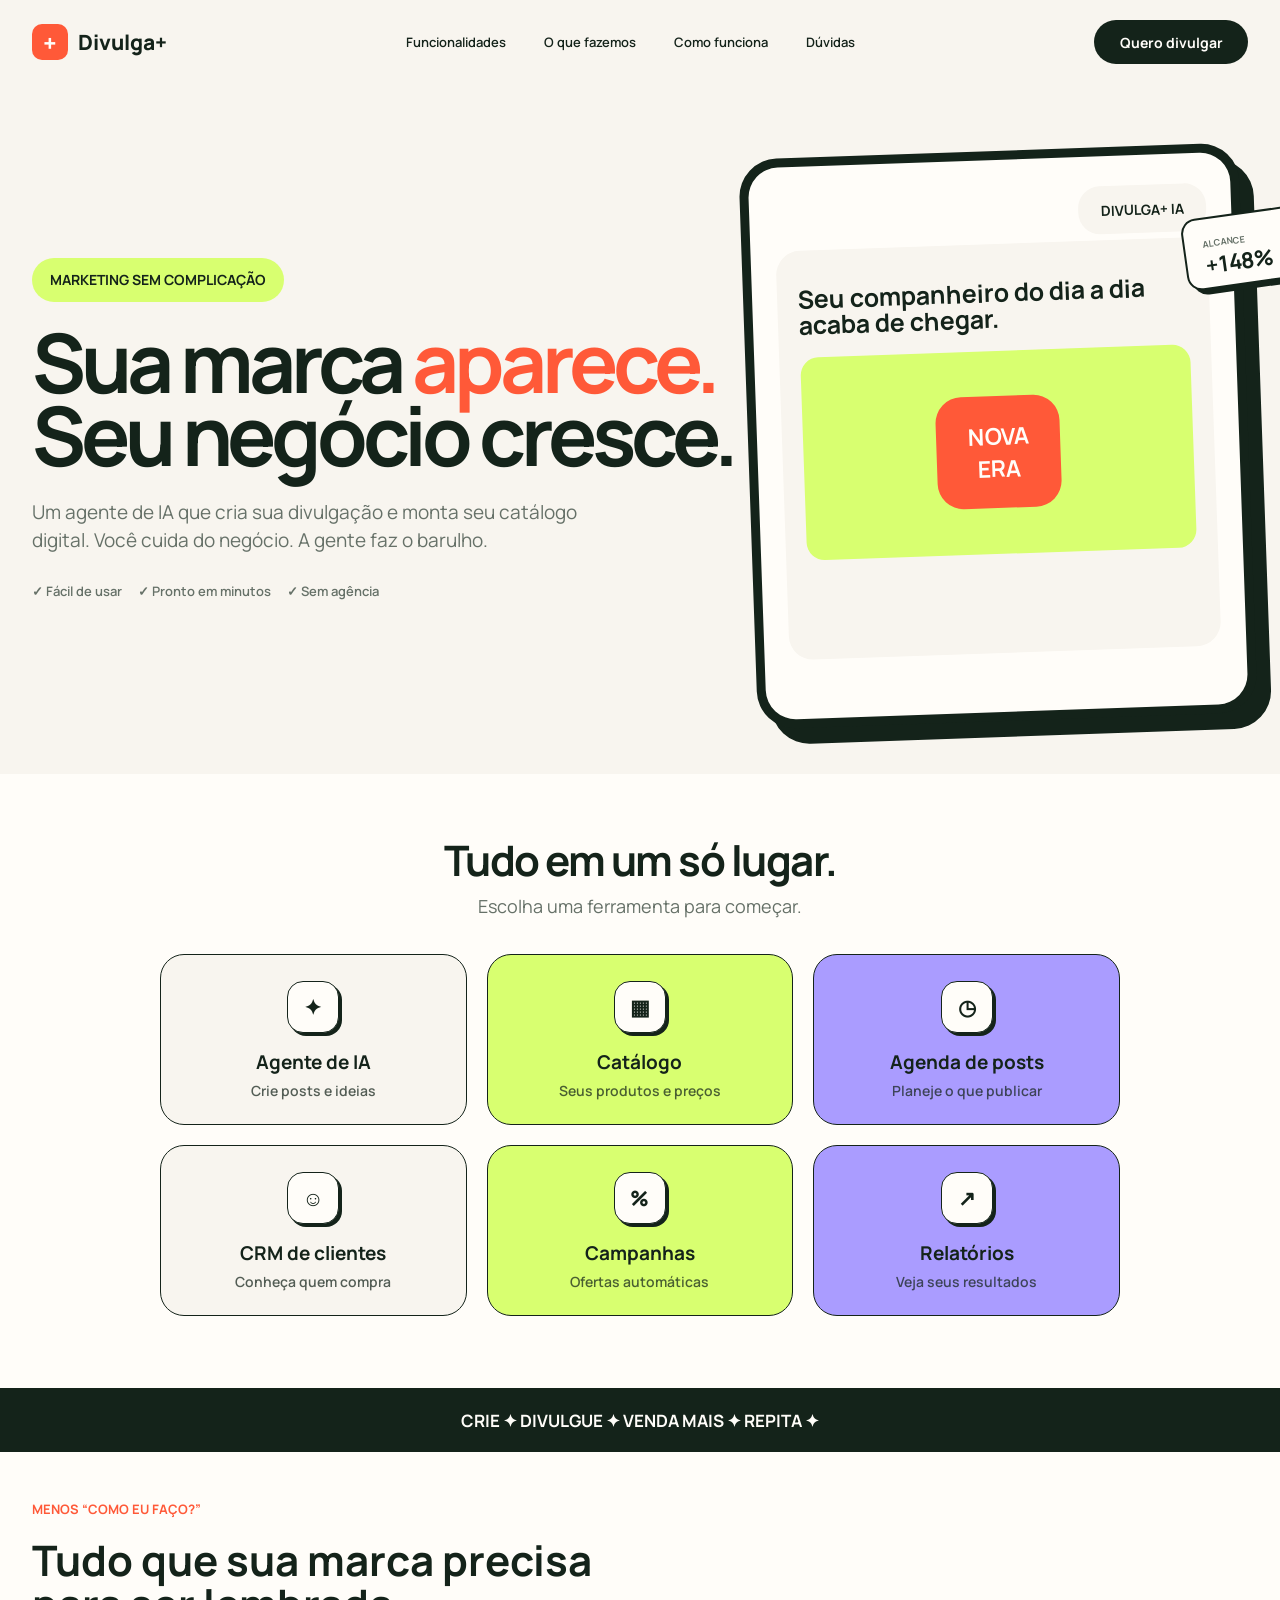
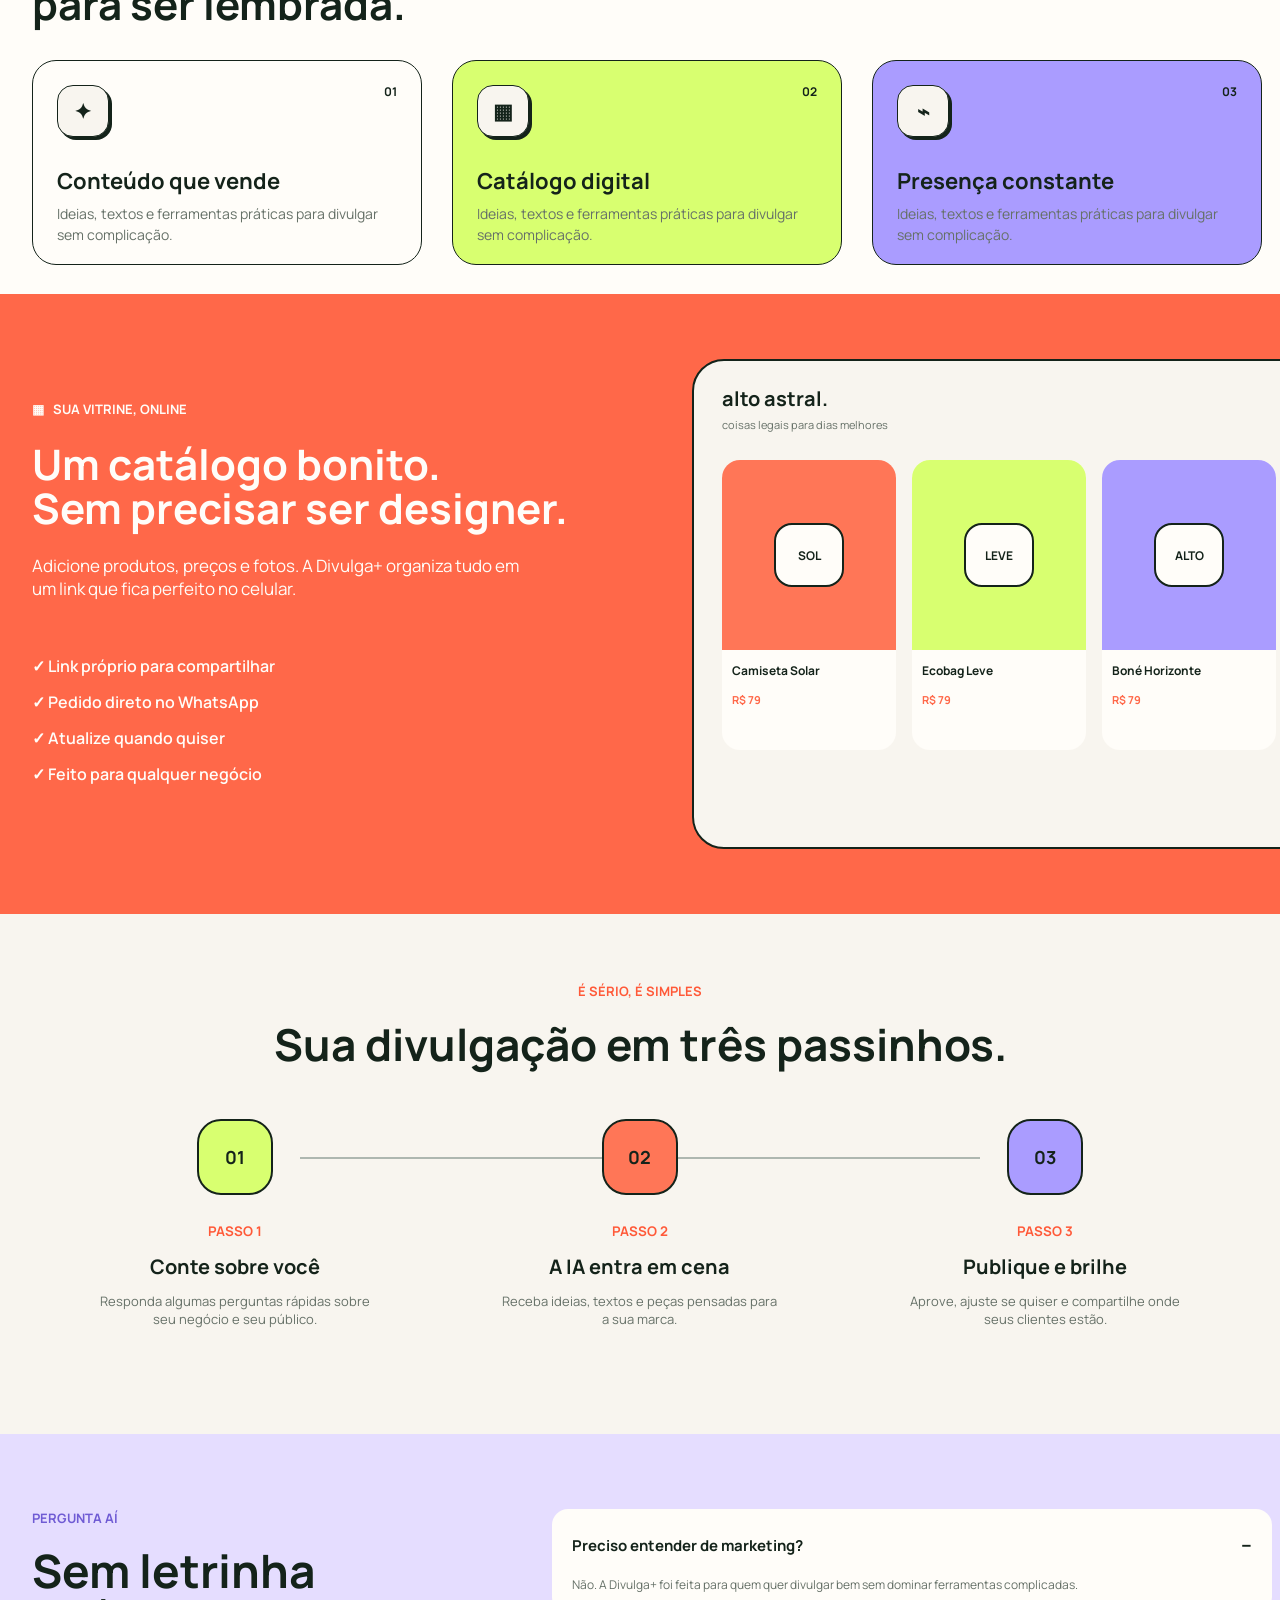
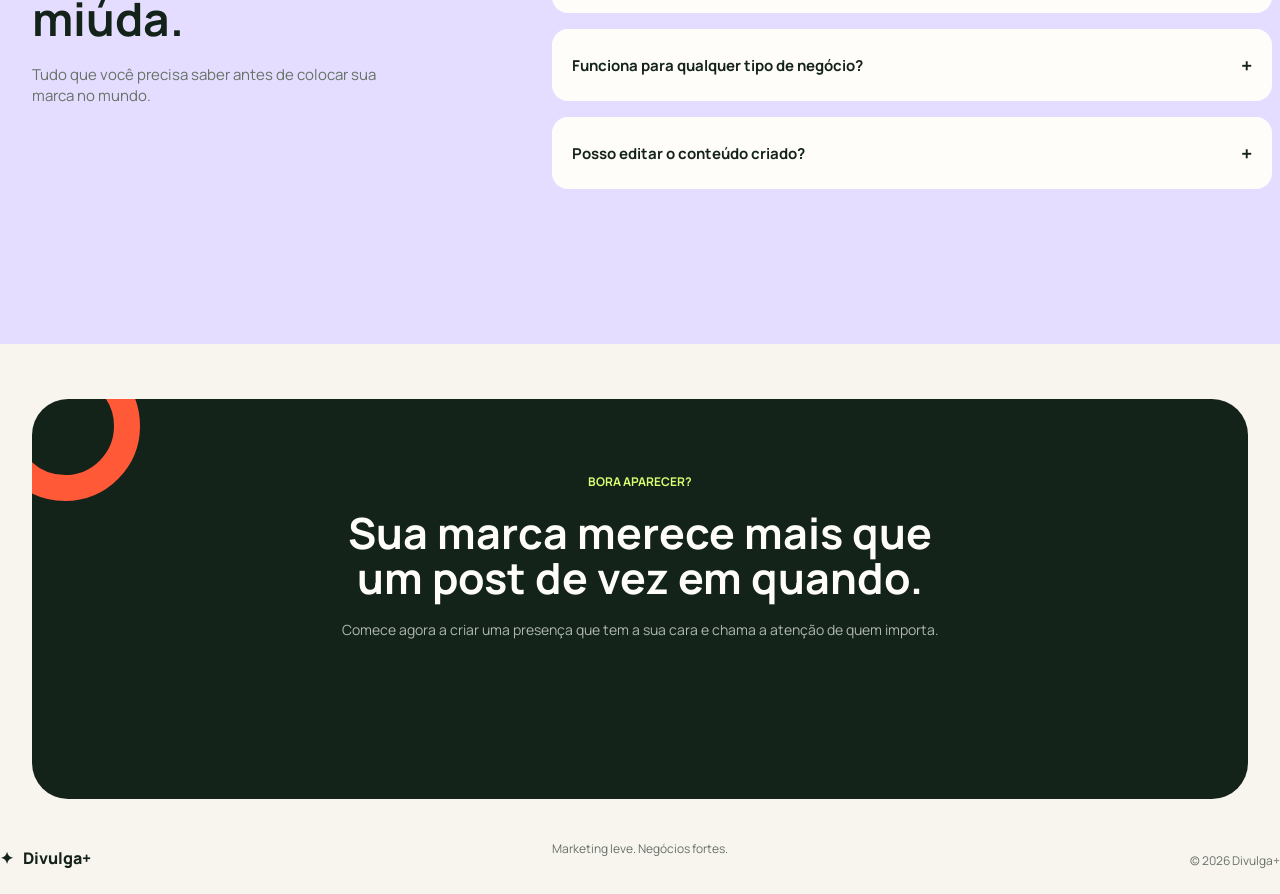
==== commit 1249e12d: "alterações de agendamento" ====
--- a/index.html
+++ b/index.html
@@ -29,19 +29,16 @@
           <div class="eyebrow pill">MARKETING SEM COMPLICAÇÃO</div>
           <h1>Sua marca <em>aparece.</em><br>Seu negócio cresce.</h1>
           <p>Um agente de IA que cria sua divulgação e monta seu catálogo digital. Você cuida do negócio. A gente faz o barulho.</p>
-          <div class="hero-actions"><a class="button button-orange" href="#cta">Criar minha divulgação <span>→</span></a><a class="button button-light" href="#como-funciona">Ver como funciona</a></div>
           <div class="benefits"><span>✓ Fácil de usar</span><span>✓ Pronto em minutos</span><span>✓ Sem agência</span></div>
         </div>
         <div class="hero-visual" aria-label="Prévia de postagem criada pela Divulga+">
           <div class="phone-card">
-            <div class="phone-top"><strong>Olá, Duda!</strong><span>DIVULGA+ IA</span></div>
+            <div class="phone-top"><strong></strong><span>DIVULGA+ IA</span></div>
             <article class="post-preview">
-              <small>POST SUGERIDO</small><h2>Seu look favorito<br>acaba de chegar.</h2>
+              <small></small><h2>Seu companheiro do dia a dia<br>acaba de chegar.</h2>
               <div class="post-art"><div>NOVA<br>ERA</div></div>
-              <a href="#cta">Usar este post</a>
             </article>
           </div>
-          <div class="floating-ai">✦ &nbsp; Feito pela IA</div>
           <div class="floating-stat"><small>ALCANCE</small><strong>+148%</strong></div>
         </div>
       </div>
@@ -86,7 +83,6 @@
             <article class="product"><div class="product-image lime"><span>LEVE</span></div><h3>Ecobag Leve</h3><strong>R$ 79</strong></article>
             <article class="product"><div class="product-image purple"><span>ALTO</span></div><h3>Boné Horizonte</h3><strong>R$ 79</strong></article>
           </div>
-          <a class="whatsapp" href="#cta">Pedir pelo WhatsApp</a>
         </div>
       </div>
     </section>
@@ -114,7 +110,7 @@
 
     <section class="cta" id="cta">
       <div class="container">
-        <div class="cta-card"><div class="cta-ring"></div><p>BORA APARECER?</p><h2>Sua marca merece mais que<br>um post de vez em quando.</h2><p class="cta-lead">Comece agora a criar uma presença que tem a sua cara e chama a atenção de quem importa.</p><a class="button button-lime" href="#inicio">Quero começar agora →</a><div class="cta-square"></div></div>
+        <div class="cta-card"><div class="cta-ring"></div><p>BORA APARECER?</p><h2>Sua marca merece mais que<br>um post de vez em quando.</h2><p class="cta-lead">Comece agora a criar uma presença que tem a sua cara e chama a atenção de quem importa.</p></div></div>
         <footer><a class="brand footer-brand" href="#inicio"><span>✦</span> Divulga+</a><p>Marketing leve. Negócios fortes.</p><small>© 2026 Divulga+</small></footer>
       </div>
     </section>
